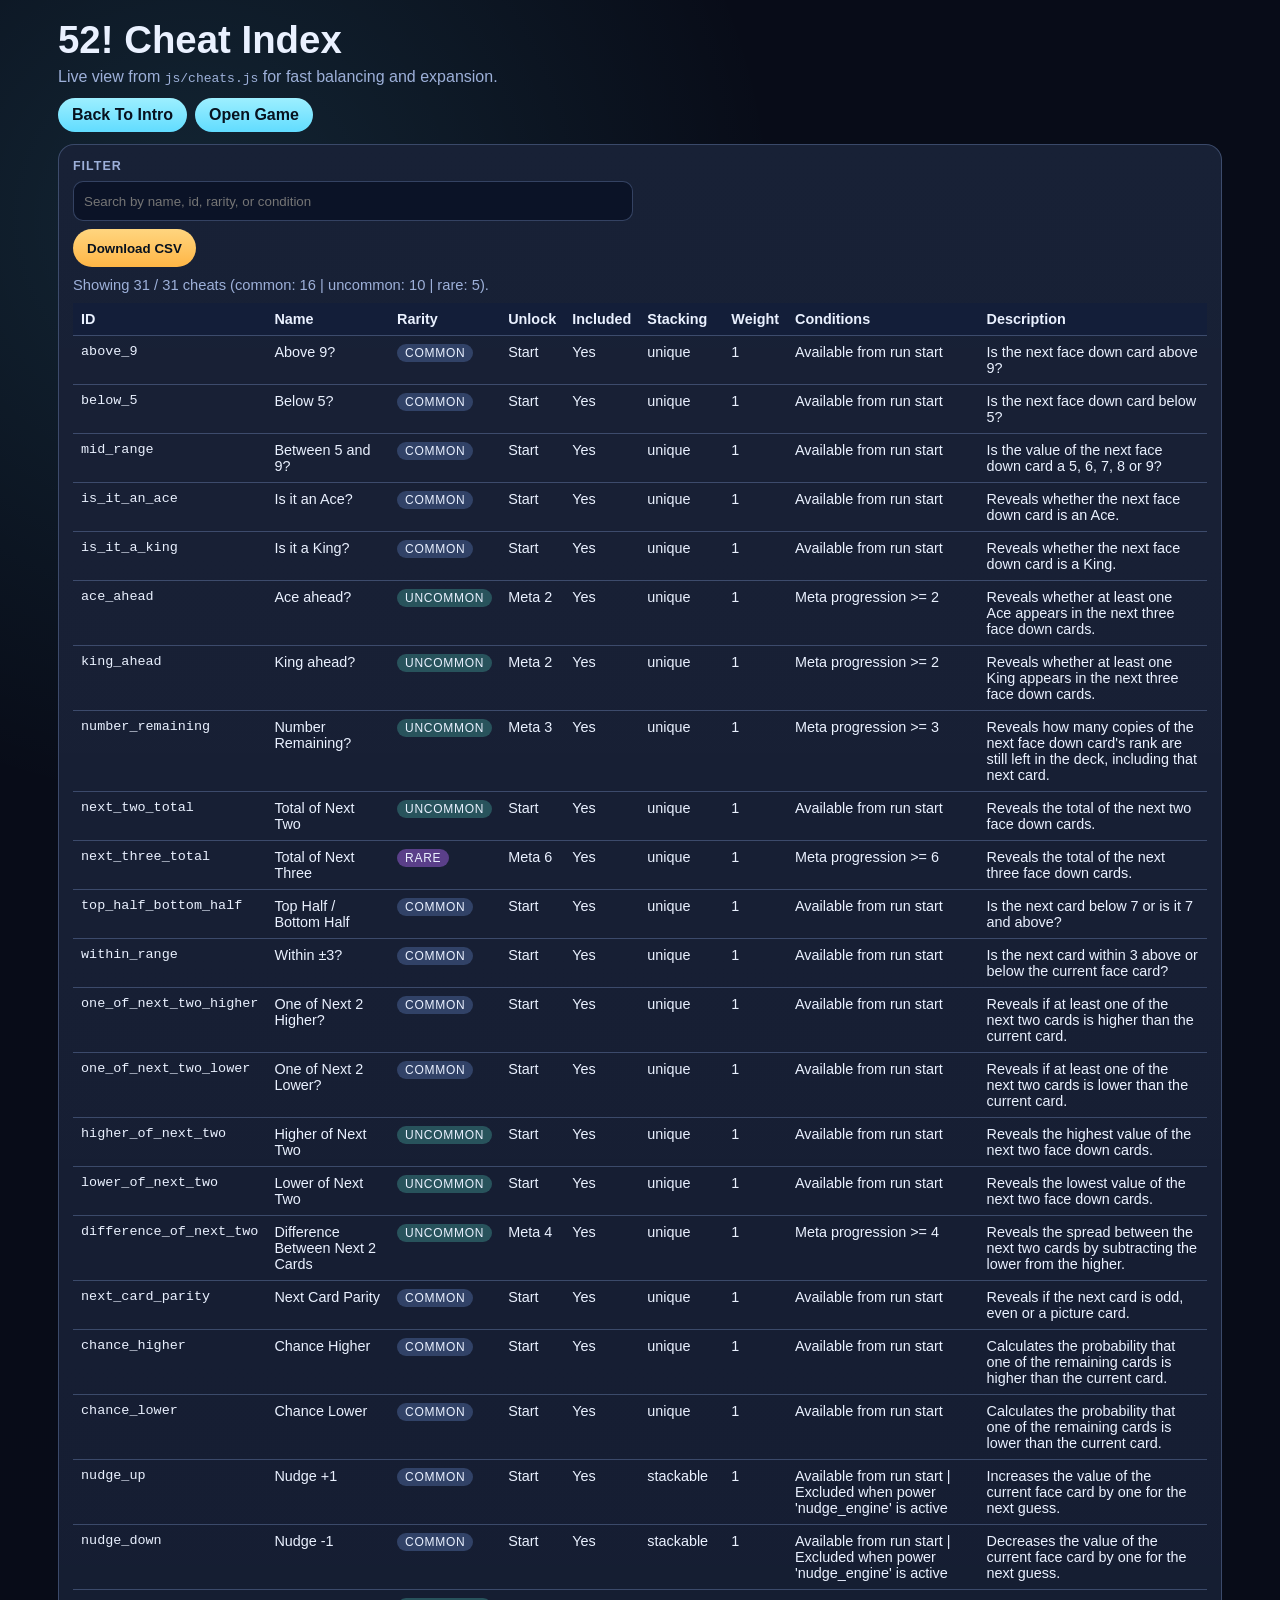
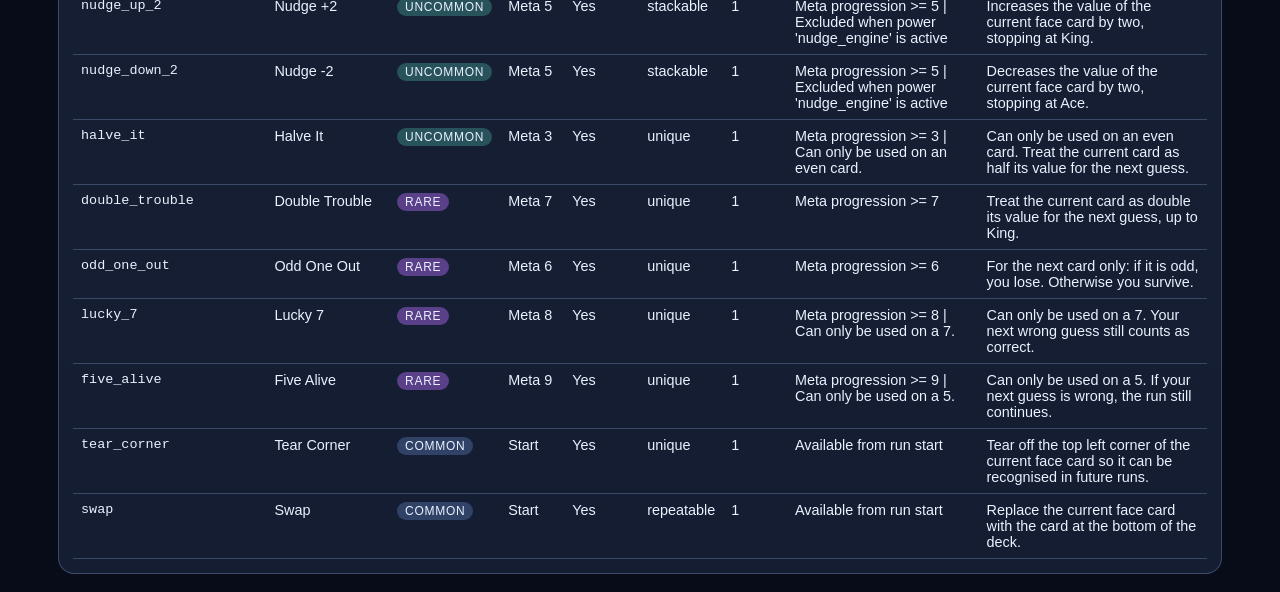
==== cheat-index.html @ 0c1b24d8 "Added mobile debug" ====
<!DOCTYPE html>
<html lang="en">
<head>
  <meta charset="UTF-8">
  <meta name="viewport" content="width=device-width, initial-scale=1.0">
  <title>52! Cheat Index</title>
  <link rel="stylesheet" href="cheat-index.css">
</head>
<body>
  <main class="catalog-shell">
    <header class="catalog-header">
      <h1>52! Cheat Index</h1>
      <p>Live view from <code>js/cheats.js</code> for fast balancing and expansion.</p>
      <div class="header-actions">
        <a href="index.html">Back To Intro</a>
        <a href="game.html">Open Game</a>
      </div>
    </header>

    <section class="panel">
      <div class="panel-top">
        <label for="cheat-search">Filter</label>
        <input id="cheat-search" type="text" placeholder="Search by name, id, rarity, or condition">
        <button id="download-csv-btn" type="button">Download CSV</button>
      </div>
      <div id="catalog-summary" class="summary"></div>
      <div class="table-wrap">
        <table id="cheat-table">
          <thead>
            <tr>
              <th>ID</th>
              <th>Name</th>
              <th>Rarity</th>
              <th>Unlock</th>
              <th>Included</th>
              <th>Stacking</th>
              <th>Weight</th>
              <th>Conditions</th>
              <th>Description</th>
            </tr>
          </thead>
          <tbody></tbody>
        </table>
      </div>
    </section>
  </main>

  <script src="js/constants.js"></script>
  <script src="js/cheats.js"></script>
  <script src="js/cheat-balance-overrides.js"></script>
  <script src="js/cheat-index.js"></script>
</body>
</html>
---- cheat-index.css ----
:root {
  --bg: #080c18;
  --panel: #111a2f;
  --line: rgba(130, 156, 210, 0.35);
  --text: #eaf1ff;
  --muted: #9db0d9;
  --chip: #1b2746;
}

* {
  box-sizing: border-box;
}

body {
  margin: 0;
  font-family: "Space Grotesk", "Segoe UI", Tahoma, sans-serif;
  color: var(--text);
  background: radial-gradient(circle at 15% 10%, rgba(99, 221, 255, 0.12), transparent 26%), var(--bg);
}

.catalog-shell {
  width: min(1200px, 100%);
  margin: 0 auto;
  padding: 18px;
}

.catalog-header h1 {
  margin: 0 0 6px;
  font-size: clamp(1.7rem, 5vw, 2.4rem);
}

.catalog-header p {
  margin: 0 0 12px;
  color: var(--muted);
}

.header-actions {
  display: flex;
  flex-wrap: wrap;
  gap: 8px;
  margin-bottom: 12px;
}

.header-actions a {
  display: inline-block;
  text-decoration: none;
  color: #07121f;
  background: linear-gradient(180deg, #9defff 0%, #61dcff 100%);
  border-radius: 999px;
  padding: 8px 14px;
  font-weight: 700;
}

.panel {
  border-radius: 16px;
  border: 1px solid var(--line);
  background: linear-gradient(180deg, rgba(255,255,255,0.03), rgba(255,255,255,0.01)), var(--panel);
  padding: 14px;
}

.panel-top {
  display: grid;
  gap: 8px;
  margin-bottom: 10px;
}

.panel-top label {
  color: var(--muted);
  text-transform: uppercase;
  letter-spacing: 0.08em;
  font-size: 0.78rem;
  font-weight: 700;
}

#cheat-search {
  width: min(560px, 100%);
  min-height: 40px;
  border: 1px solid var(--line);
  border-radius: 10px;
  background: #0b1327;
  color: var(--text);
  padding: 8px 10px;
}

#download-csv-btn {
  width: fit-content;
  min-height: 38px;
  border: 0;
  border-radius: 999px;
  padding: 8px 14px;
  color: #07121f;
  font-weight: 700;
  background: linear-gradient(180deg, #ffd57f 0%, #ffb646 100%);
}

.summary {
  margin-bottom: 10px;
  color: var(--muted);
  font-size: 0.92rem;
}

.table-wrap {
  overflow: auto;
}

table {
  width: 100%;
  min-width: 960px;
  border-collapse: collapse;
}

th,
td {
  border-bottom: 1px solid var(--line);
  padding: 8px;
  text-align: left;
  vertical-align: top;
  font-size: 0.9rem;
}

th {
  position: sticky;
  top: 0;
  background: #131e39;
  z-index: 1;
}

.rarity-chip {
  display: inline-block;
  border-radius: 999px;
  padding: 2px 8px;
  font-size: 0.75rem;
  text-transform: uppercase;
  letter-spacing: 0.06em;
  background: var(--chip);
}

.rarity-common { background: #314267; }
.rarity-uncommon { background: #28535c; }
.rarity-rare { background: #5a3f89; }
.rarity-legendary { background: #7a3954; }

.mono {
  font-family: ui-monospace, SFMono-Regular, Menlo, Consolas, monospace;
  font-size: 0.84rem;
}

@media (max-width: 740px) {
  .catalog-shell {
    padding: 10px;
  }
}
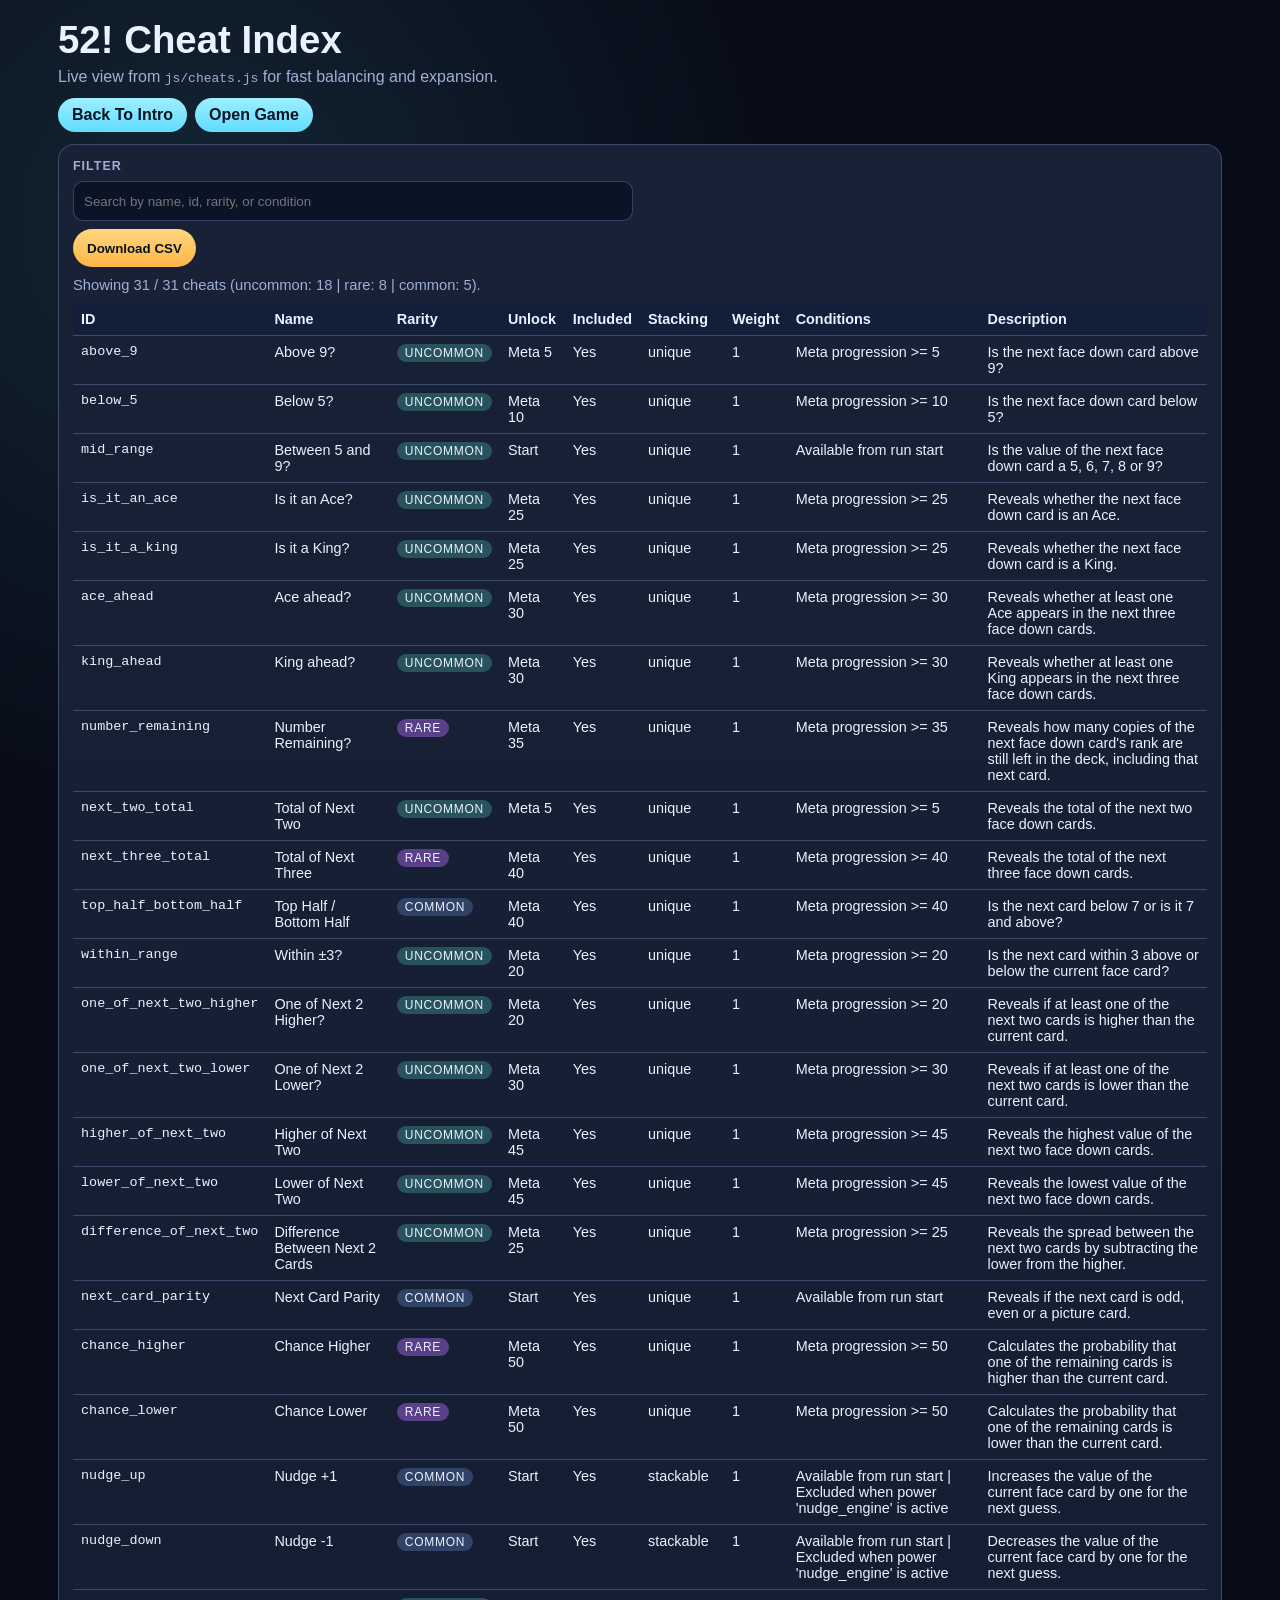
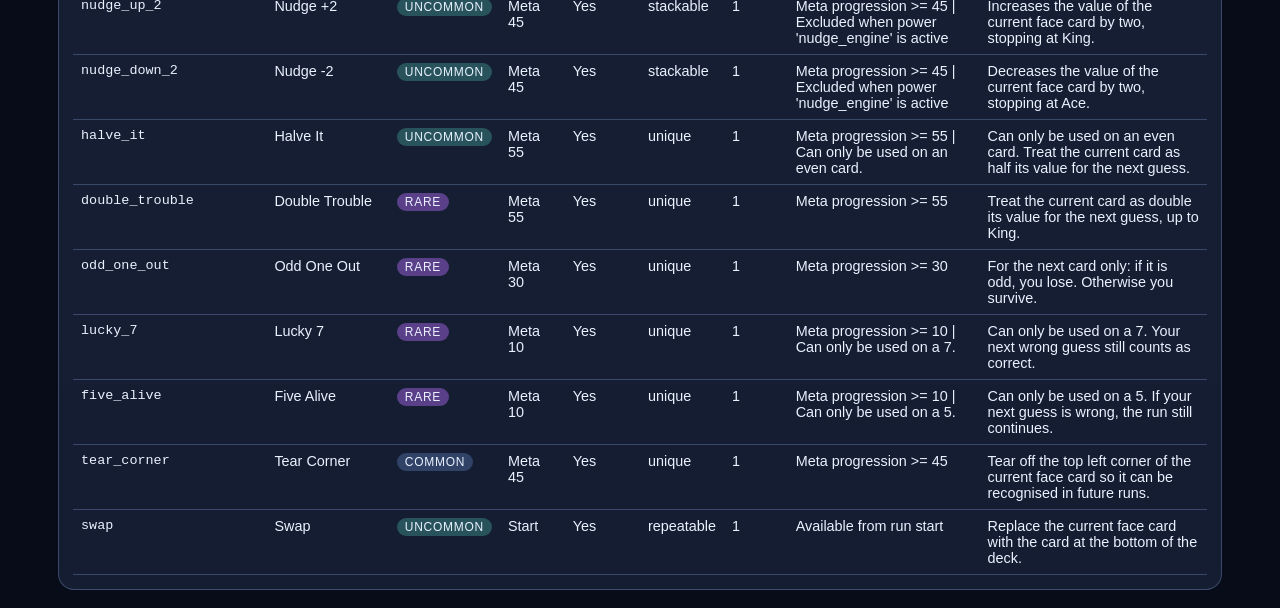
==== commit 47a8907e: "Rebalanced cheats" ====
--- a/cheat-index.html
+++ b/cheat-index.html
@@ -48,6 +48,7 @@
   <script src="js/constants.js"></script>
   <script src="js/cheats.js"></script>
   <script src="js/cheat-balance-overrides.js"></script>
+  <script src="js/apply-cheat-balance-overrides.js"></script>
   <script src="js/cheat-index.js"></script>
 </body>
 </html>
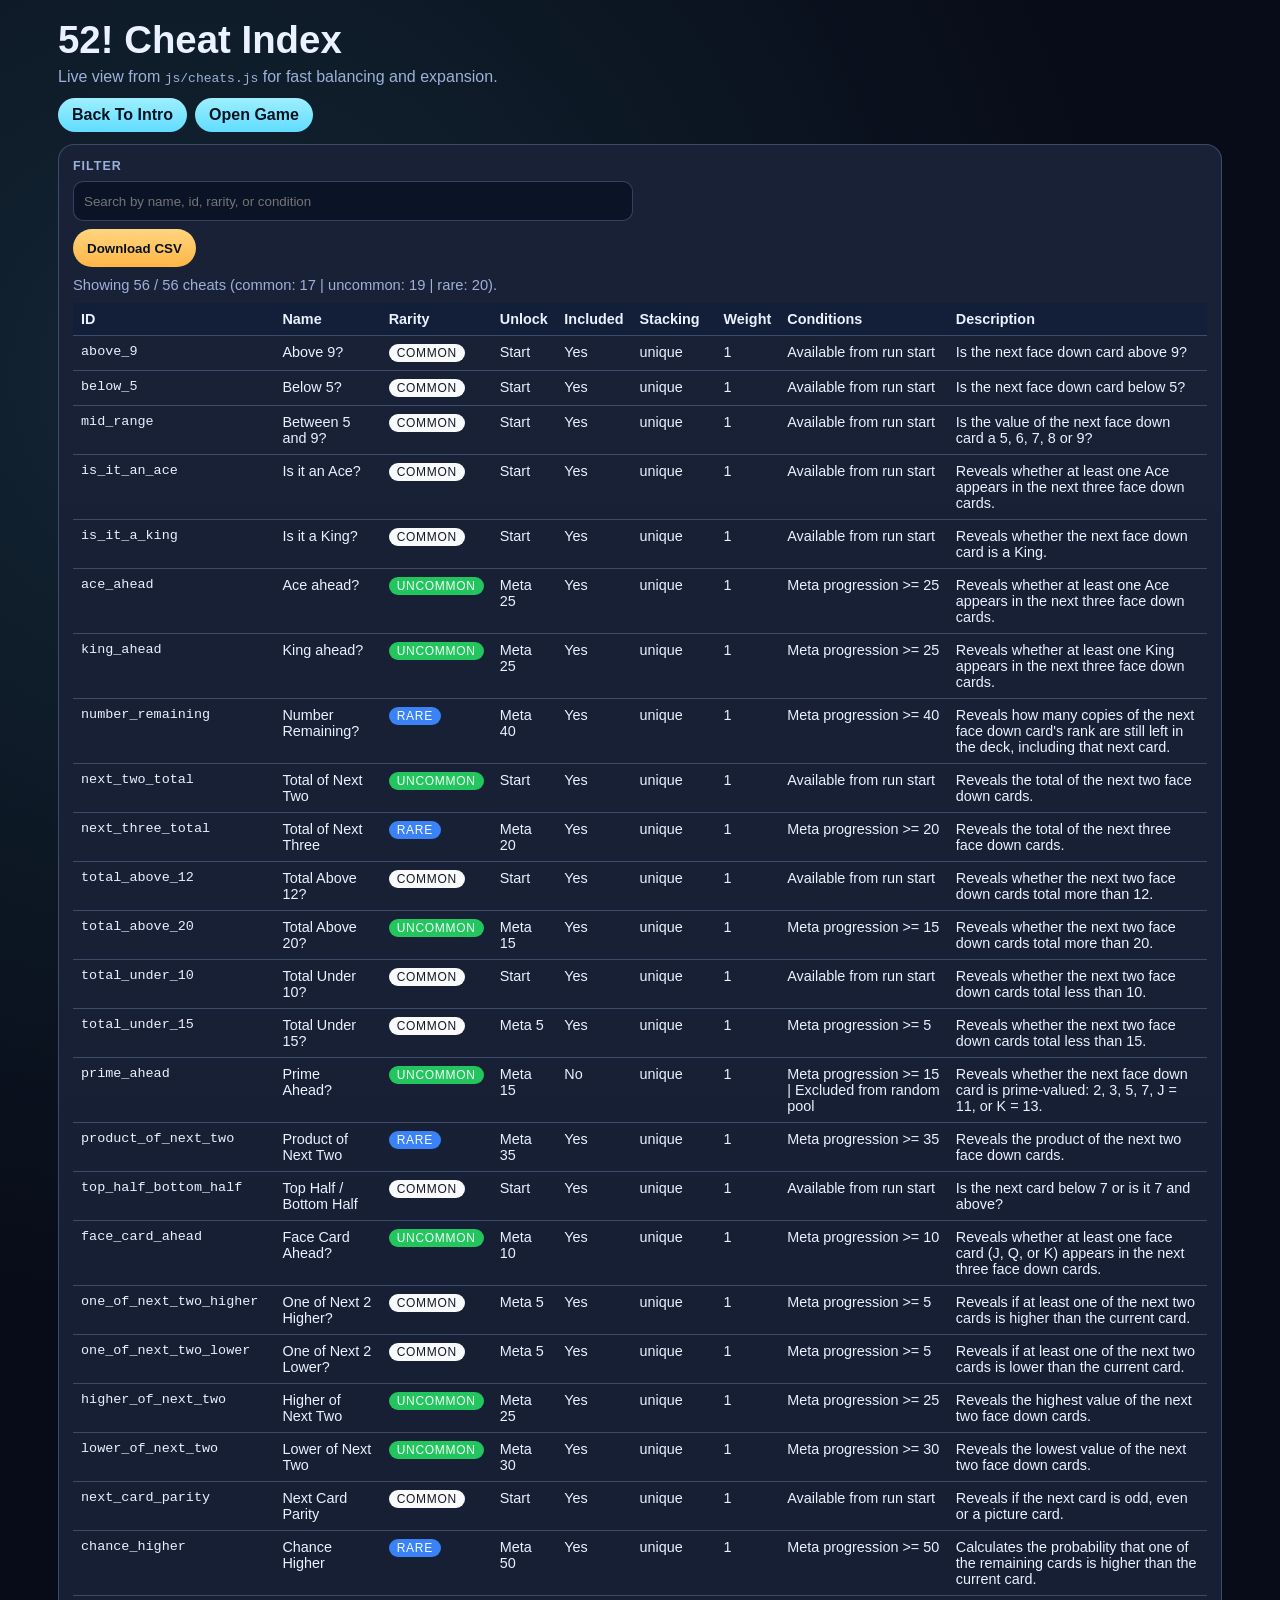
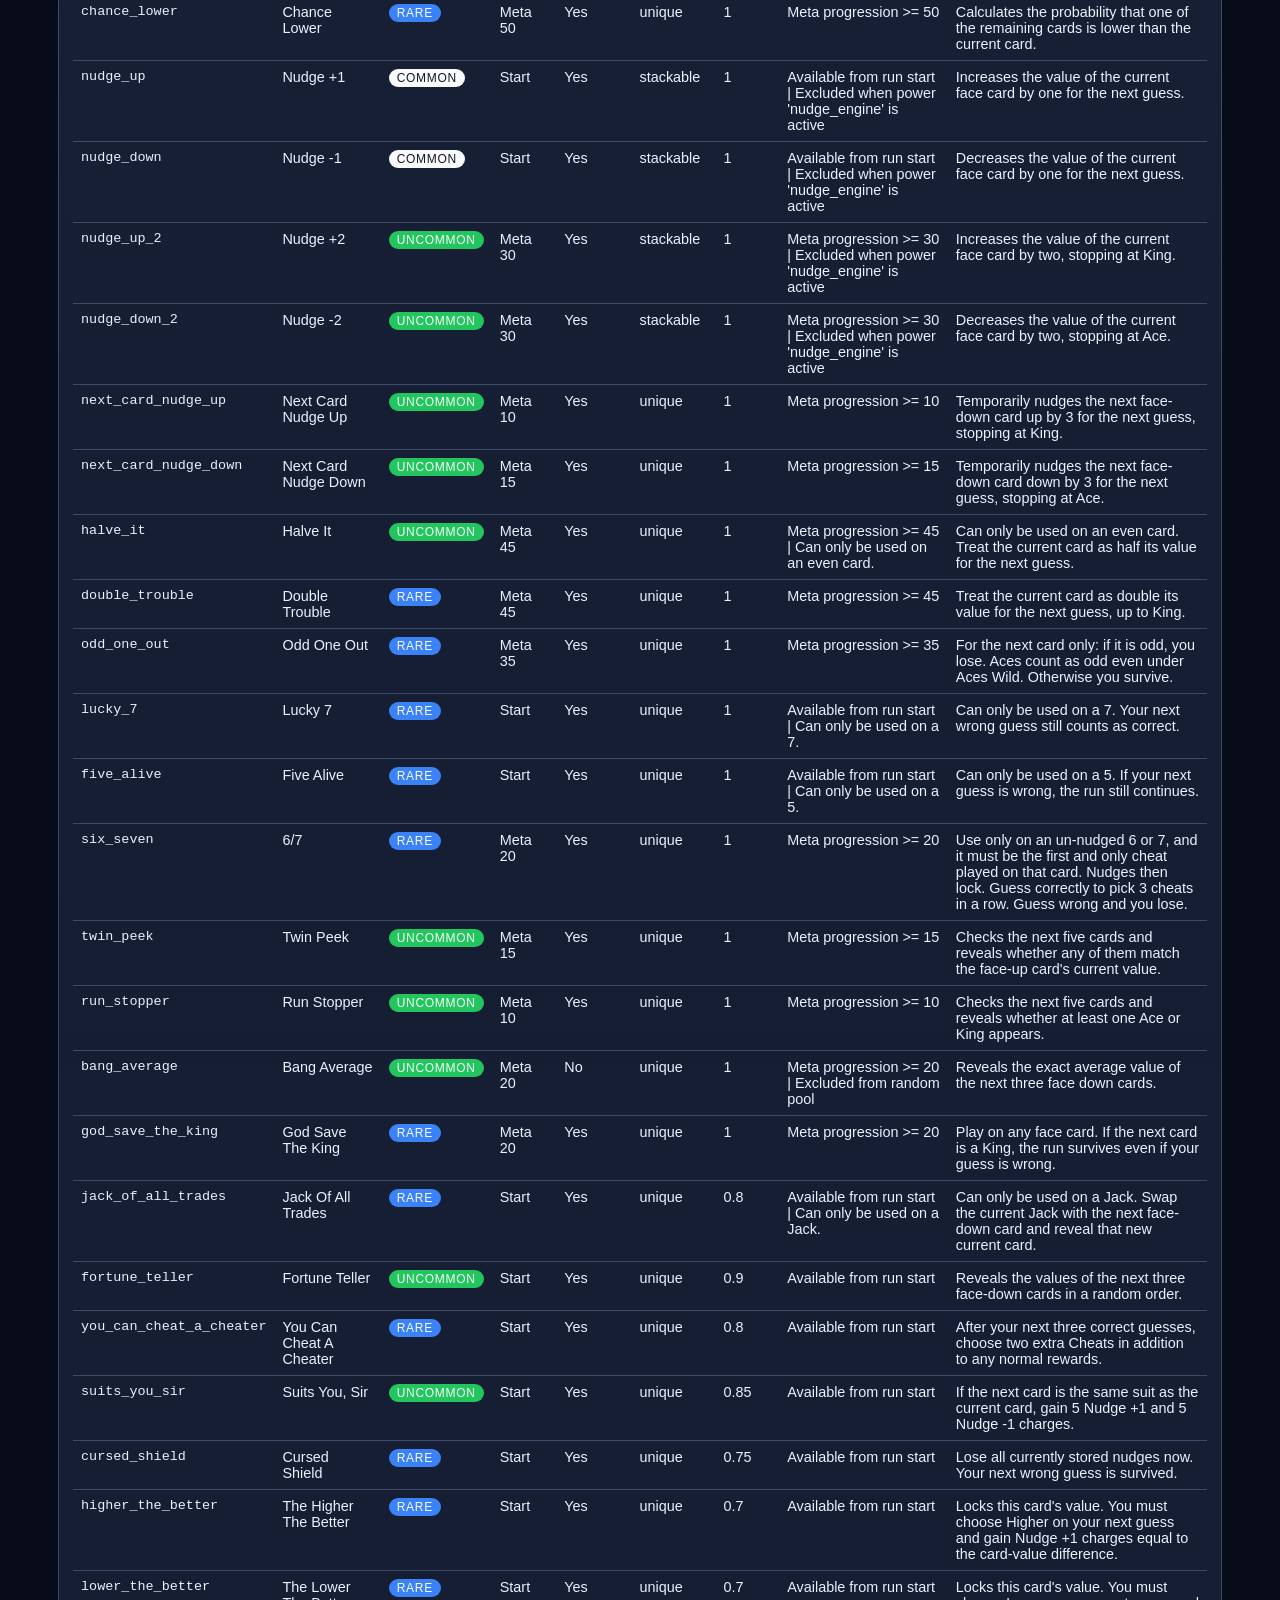
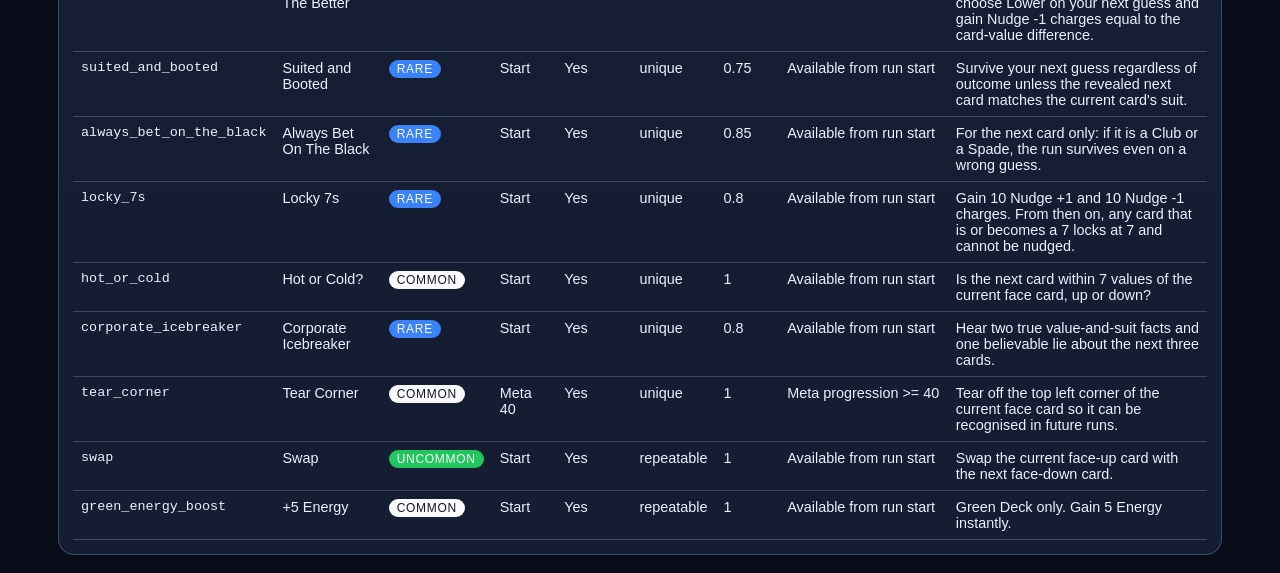
==== commit d9d9bf45: "Yellow deck test and new unlocks" ====
--- a/cheat-index.html
+++ b/cheat-index.html
@@ -45,7 +45,7 @@
     </section>
   </main>
 
-  <script src="js/constants.js"></script>
+   <script src="js/constants.js?v=20260512z"></script>
   <script src="js/cheats.js"></script>
   <script src="js/cheat-balance-overrides.js"></script>
   <script src="js/apply-cheat-balance-overrides.js"></script>
--- a/cheat-index.css
+++ b/cheat-index.css
@@ -135,10 +135,26 @@
   background: var(--chip);
 }
 
-.rarity-common { background: #314267; }
-.rarity-uncommon { background: #28535c; }
-.rarity-rare { background: #5a3f89; }
-.rarity-legendary { background: #7a3954; }
+.rarity-common,
+.rarity-normal {
+  background: #f8fafc;
+  color: #151923;
+}
+
+.rarity-uncommon {
+  background: #22c55e;
+  color: #f7fff9;
+}
+
+.rarity-rare {
+  background: #3b82f6;
+  color: #f8fbff;
+}
+
+.rarity-legendary {
+  background: #8b5cf6;
+  color: #fbf8ff;
+}
 
 .mono {
   font-family: ui-monospace, SFMono-Regular, Menlo, Consolas, monospace;
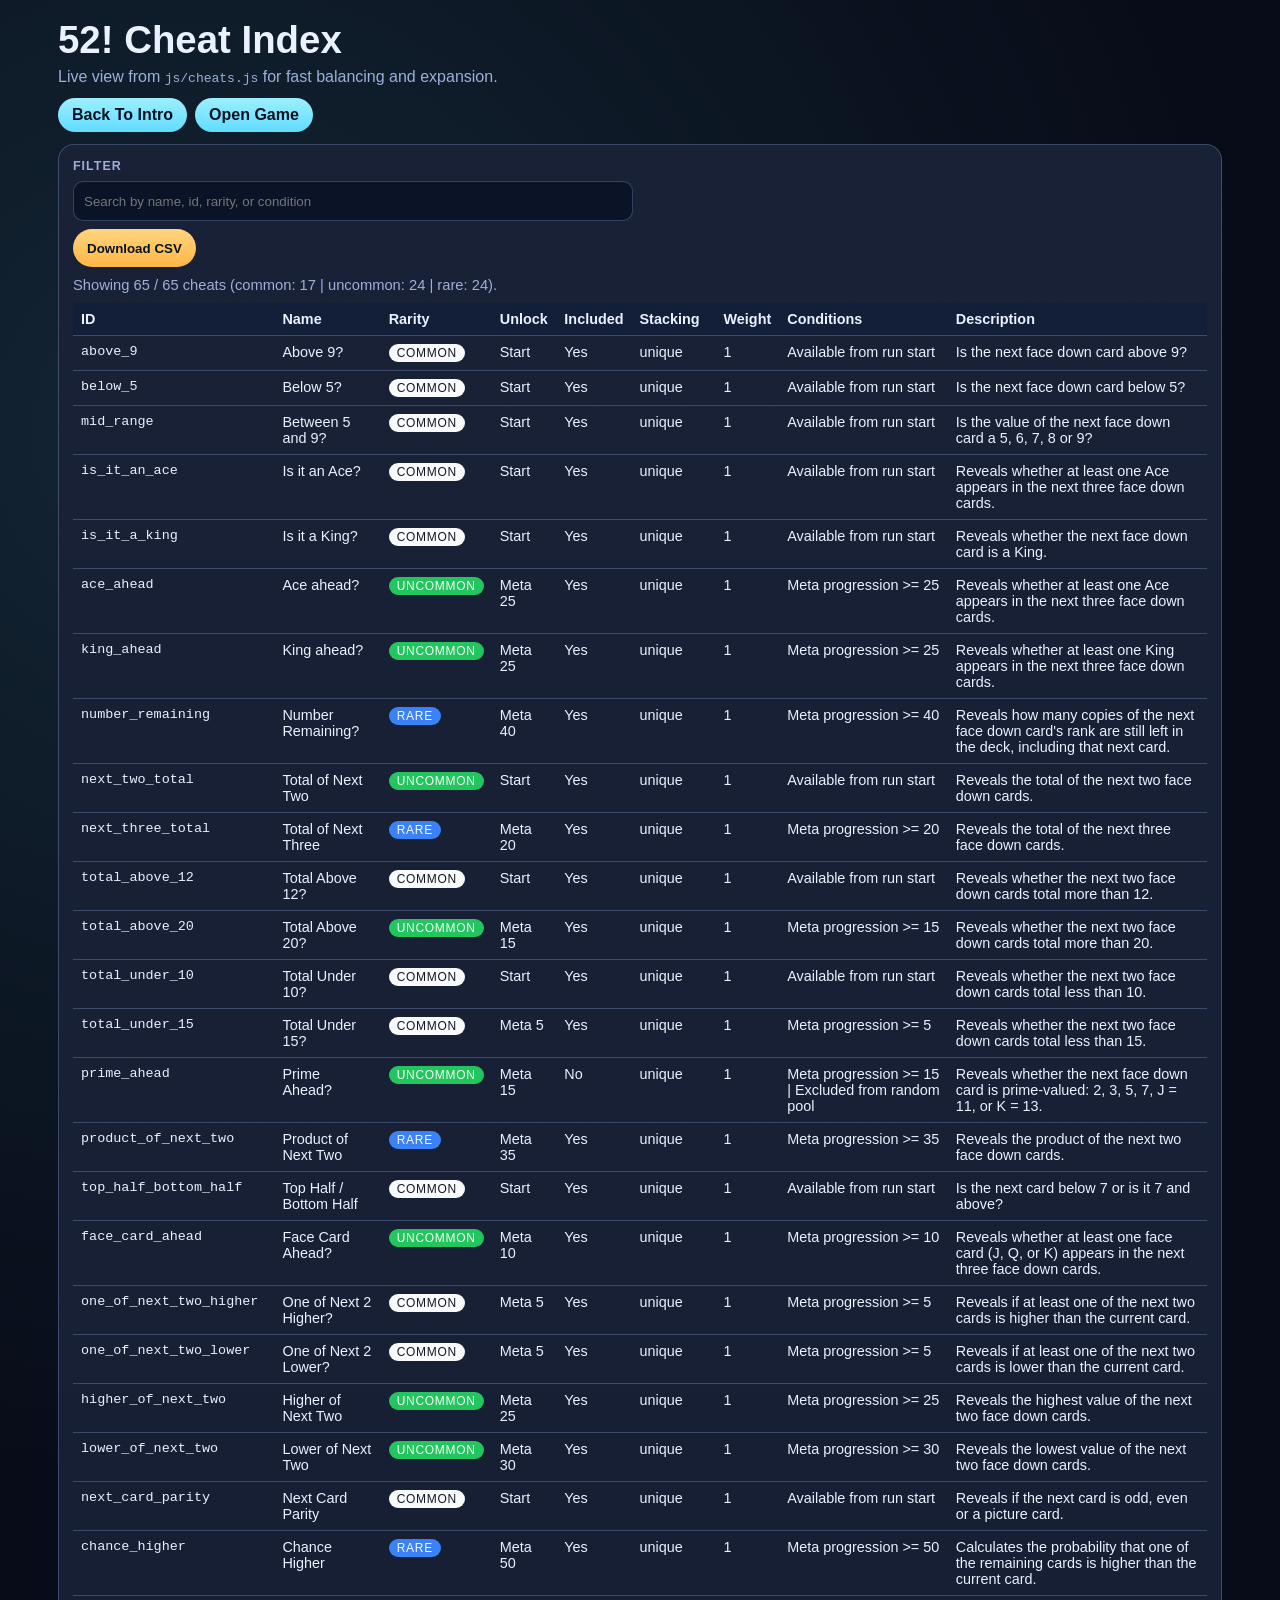
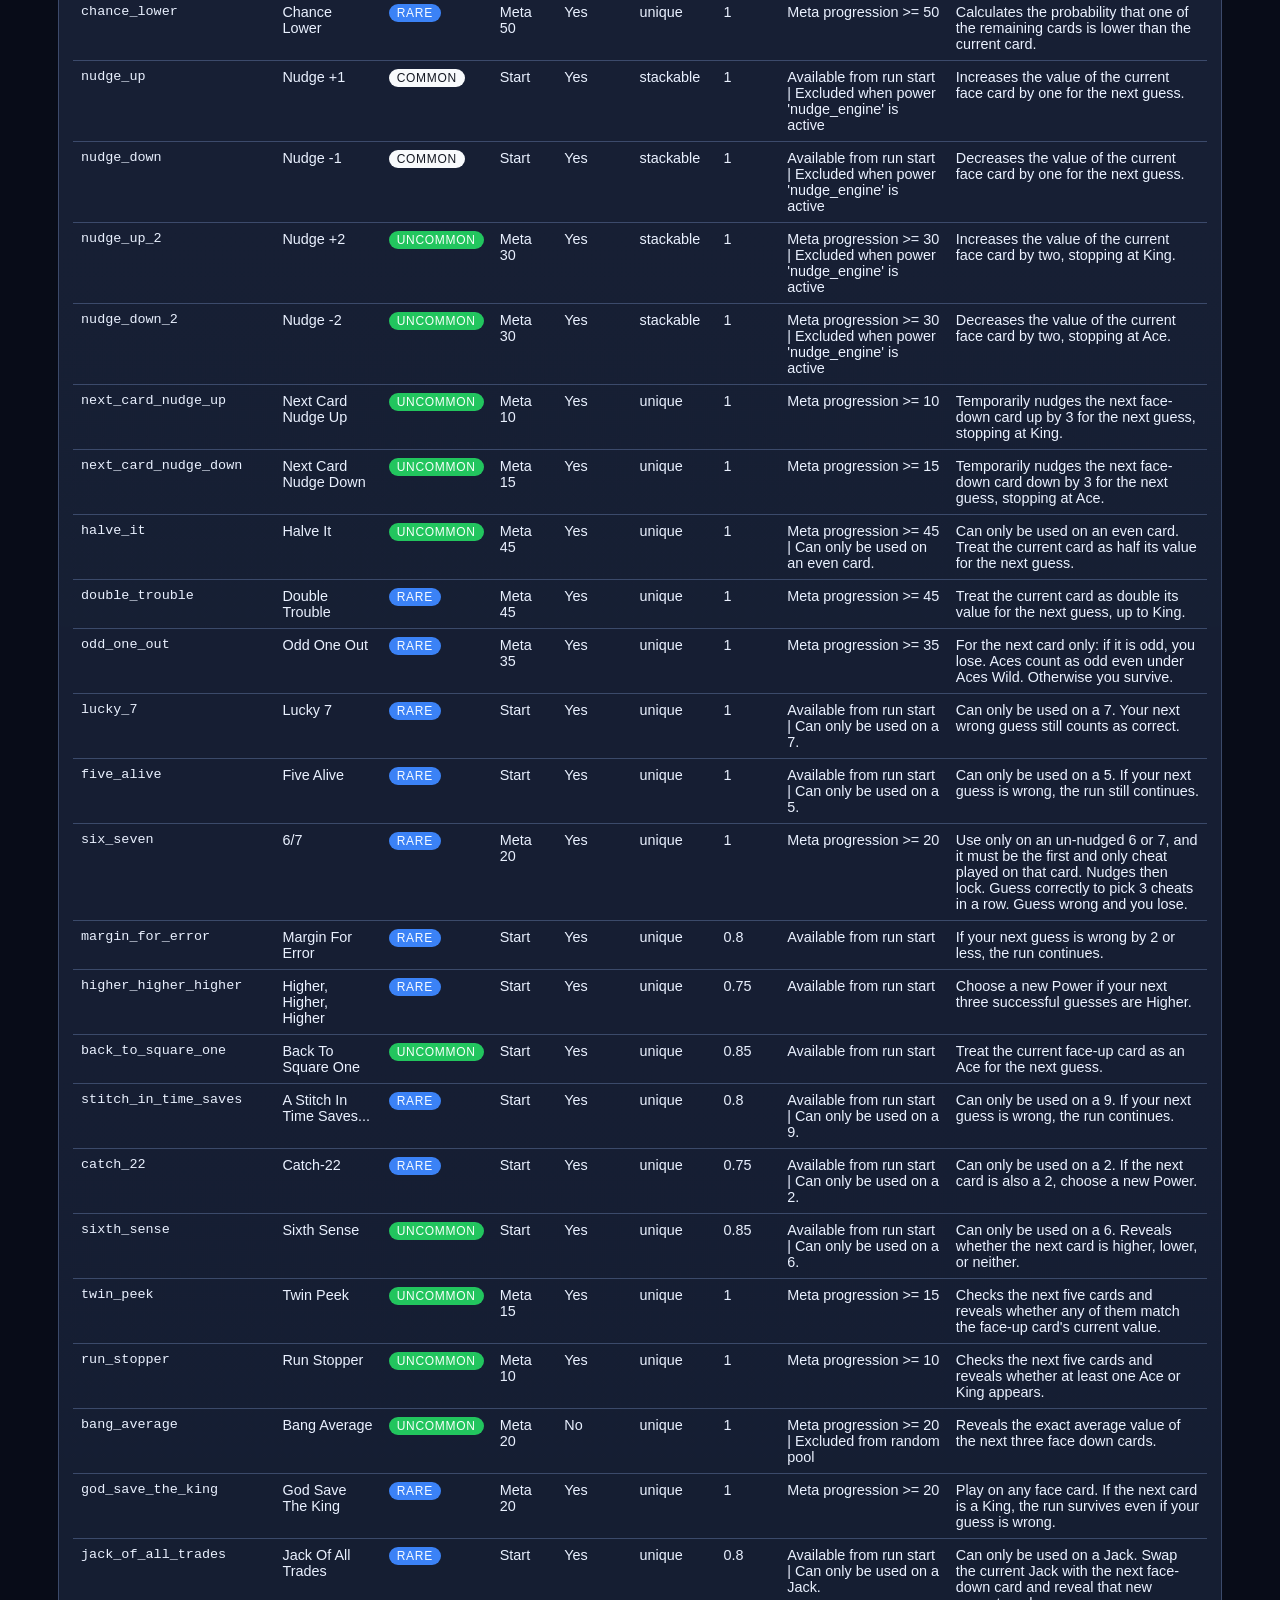
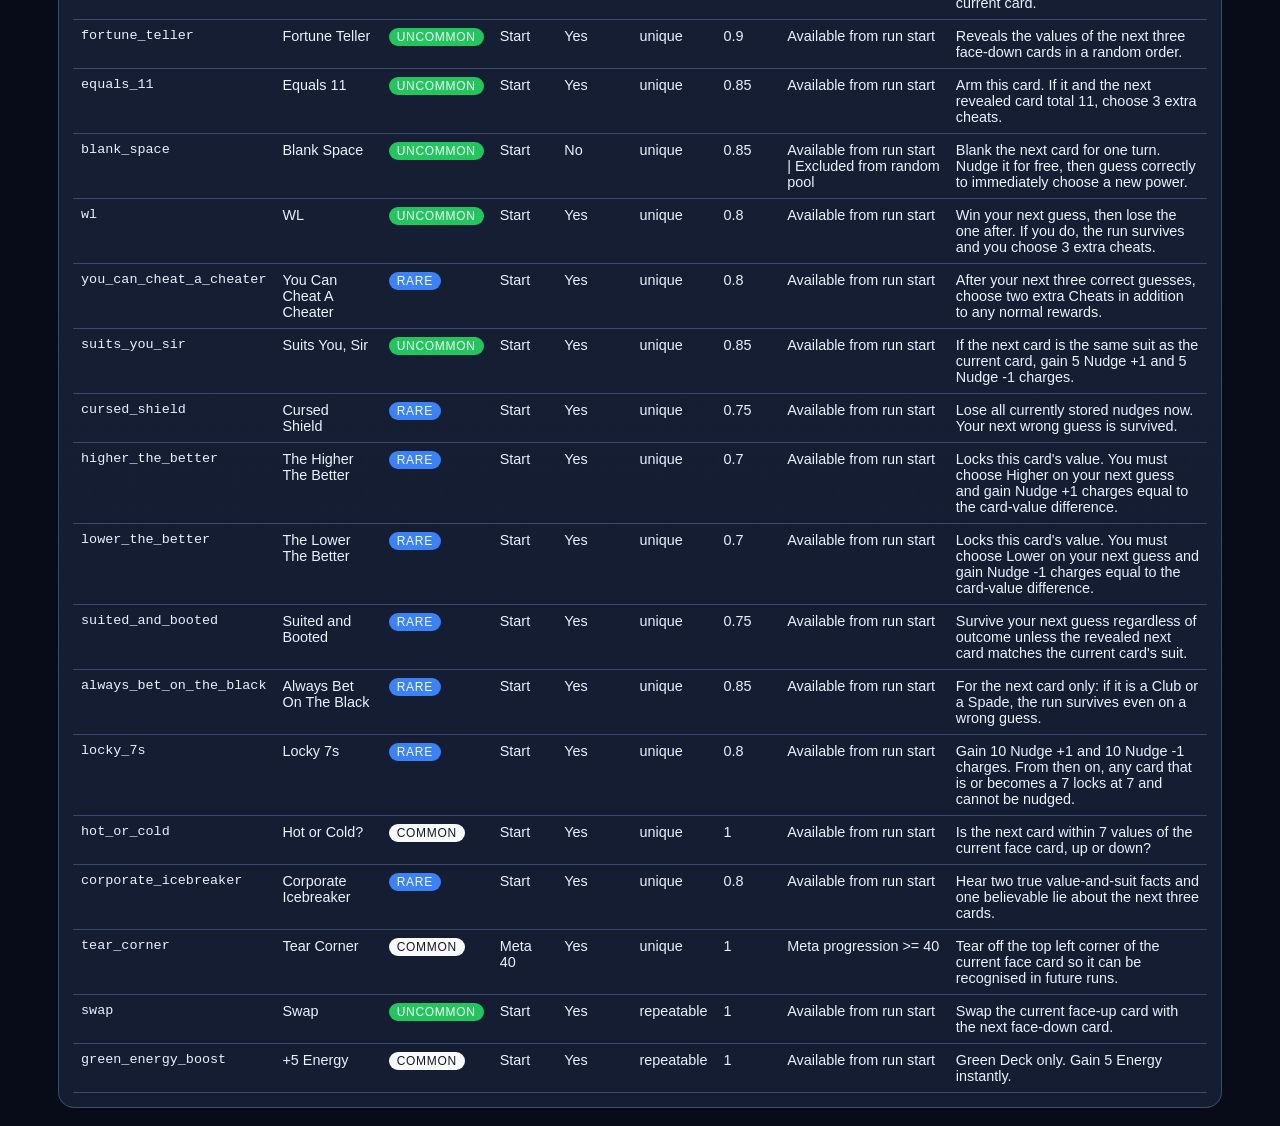
==== commit e2ec37db: "Icon updates" ====
--- a/cheat-index.html
+++ b/cheat-index.html
@@ -50,5 +50,6 @@
   <script src="js/cheat-balance-overrides.js"></script>
   <script src="js/apply-cheat-balance-overrides.js"></script>
   <script src="js/cheat-index.js"></script>
+  <script src="js/pwa-update.js?v=20260515a"></script>
 </body>
 </html>
